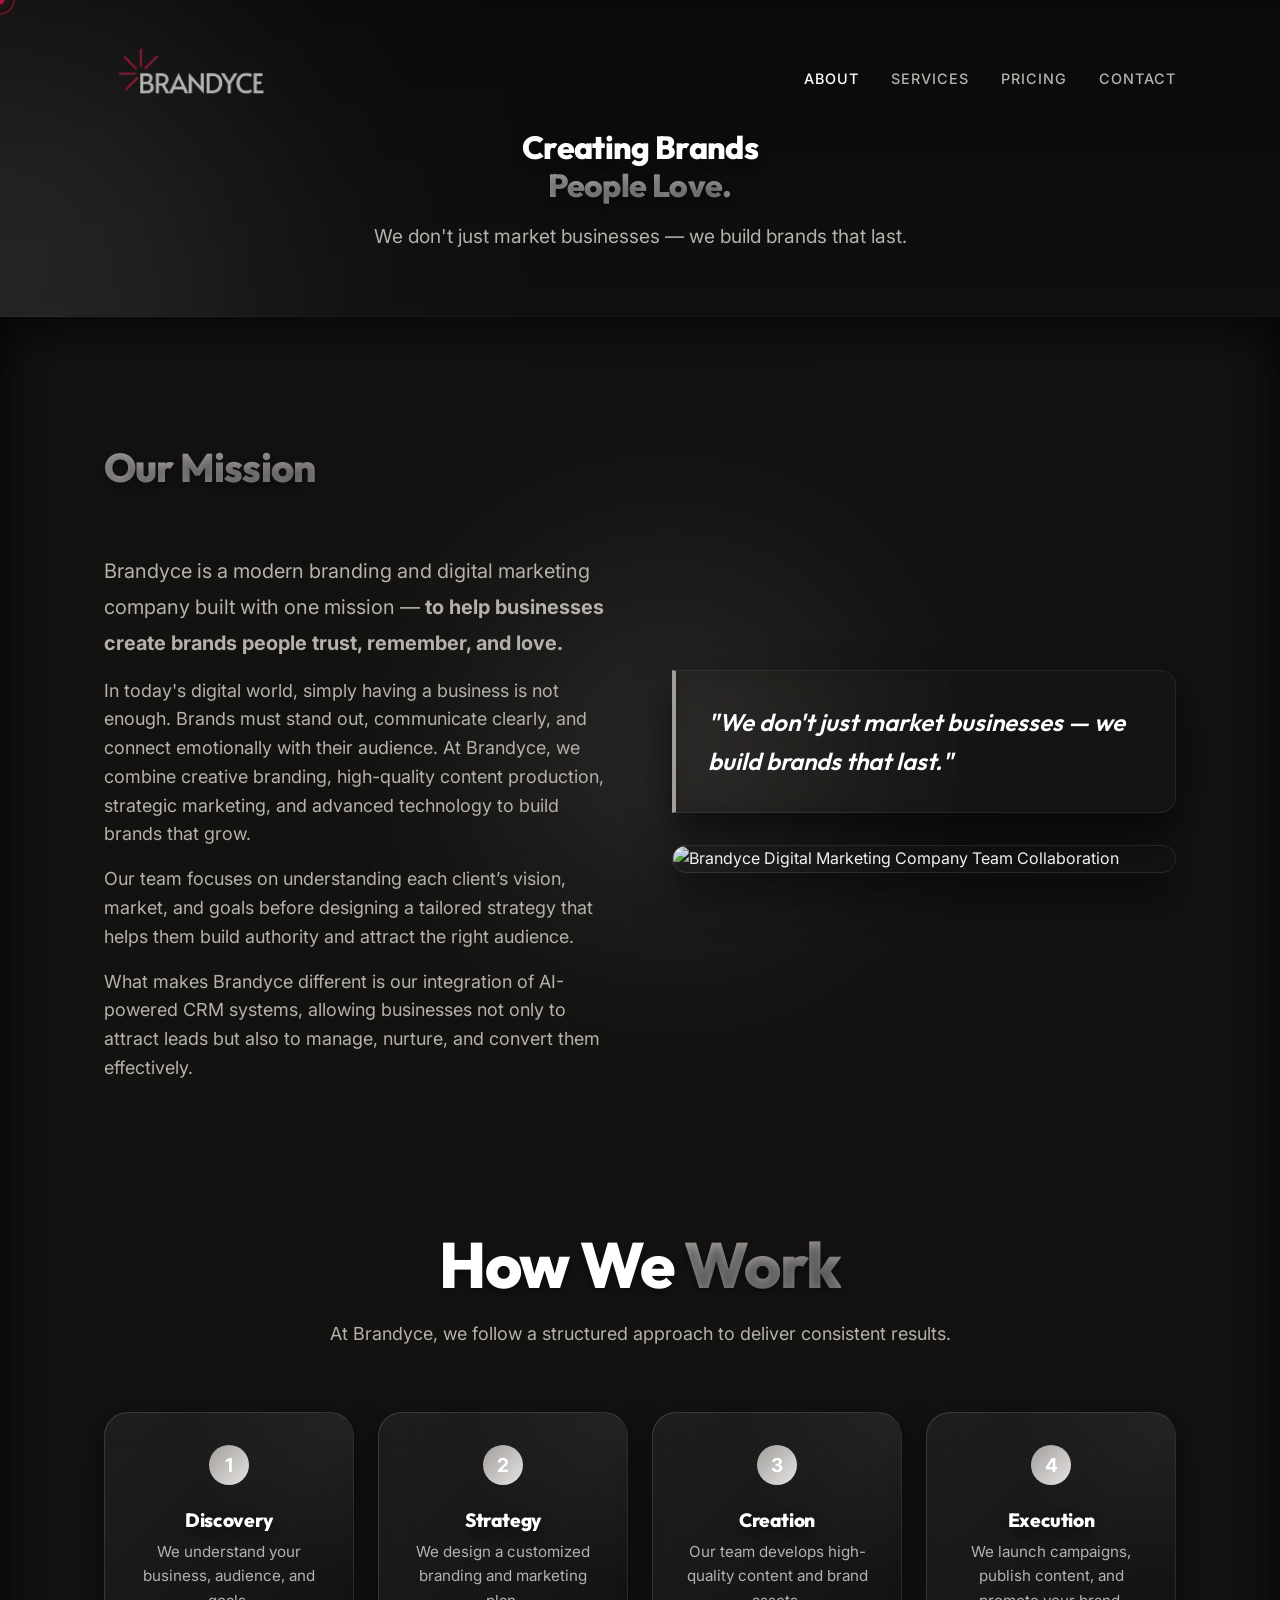
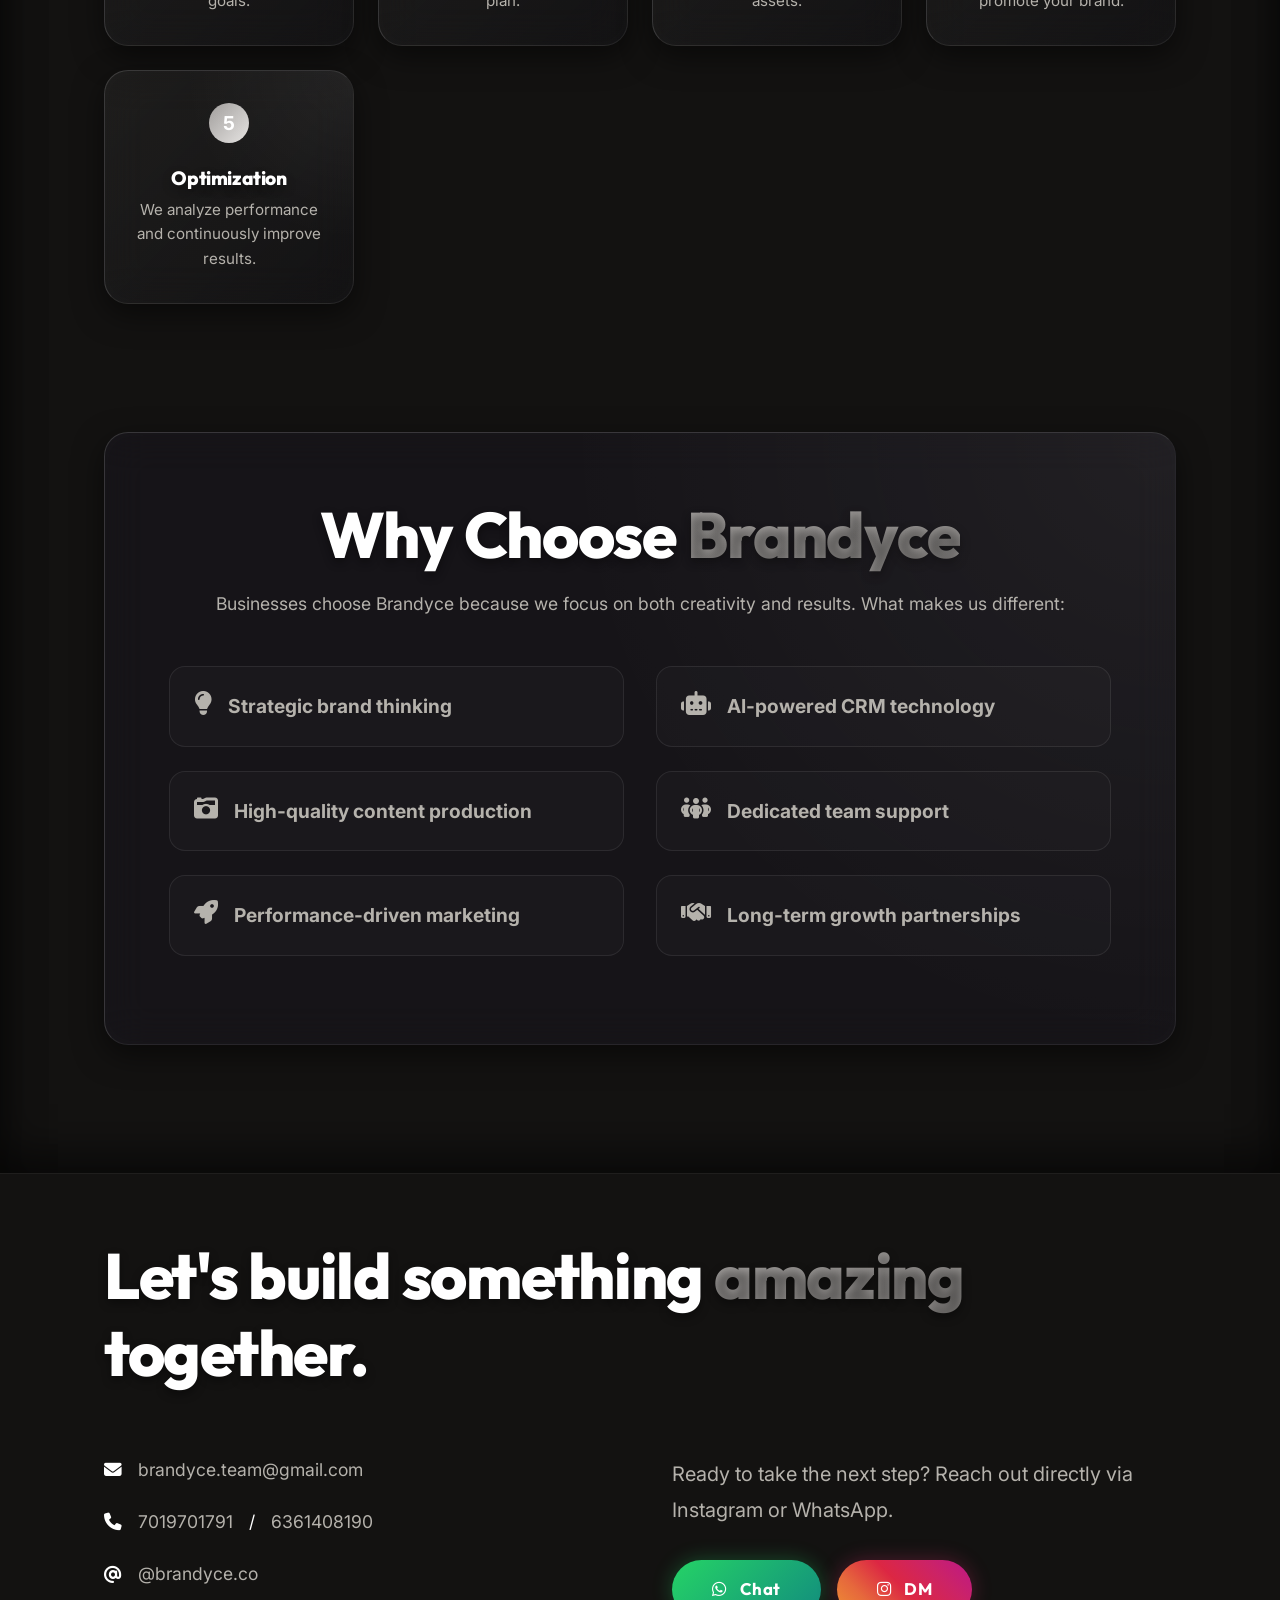
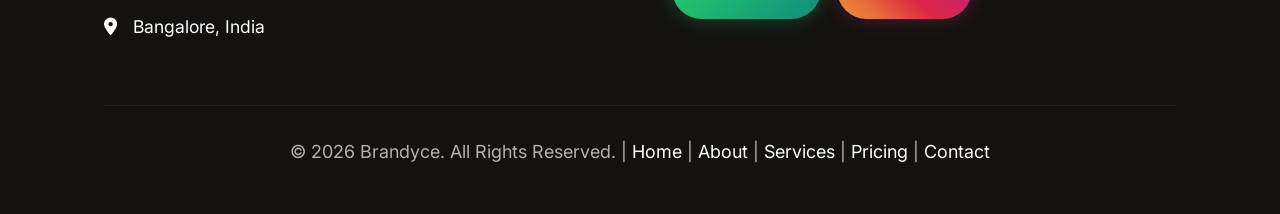
==== about.html @ 77d1b8cc "Initialize Brandyce website codebase with new branding" ====
<!DOCTYPE html>
<html lang="en">
<head>
    <meta charset="UTF-8">
    <meta name="viewport" content="width=device-width, initial-scale=1.0">
    <meta name="description" content="Discover Brandyce, the premier branding and digital growth company in Bangalore helping startups build powerful brand identities.">
    <title>About Us | Brandyce - The Architects of Your Digital Identity</title>
    
    <link rel="stylesheet" href="https://cdnjs.cloudflare.com/ajax/libs/font-awesome/6.4.0/css/all.min.css">
    <link rel="stylesheet" href="styles.css">
    
    <style>
        .page-header {
            padding: 8rem 0 4rem;
            text-align: center;
            background: linear-gradient(180deg, rgba(10,10,10,1) 0%, rgba(15,15,15,1) 100%);
            border-bottom: 1px solid rgba(255,255,255,0.05);
        }
    </style>
</head>
<body>
    
    <!-- Custom Cursor -->
    <div class="cursor-dot"></div>
    <div class="cursor-outline"></div>

    <!-- Decorative Background Elements -->
    <div class="bg-glow bg-glow-purple" style="top: 0; left: -20vw;"></div>

    <!-- Header Navigation -->
    <header>
        <div class="container nav-container">
            <a href="index.html" class="logo">
                <img src="logo.png" alt="Brandyce Logo" style="height: 110px; width: auto; border-radius: 4px;">
            </a>
            
            <button class="mobile-menu-btn" aria-label="Toggle menu">
                <i class="fa-solid fa-bars"></i>
            </button>
            
            <nav class="nav-links">
                <a href="about.html" style="color: var(--text-primary);">About</a>
                <a href="services.html">Services</a>
                <a href="pricing.html">Pricing</a>
                <a href="contact.html">Contact</a>
            </nav>
        </div>
    </header>

    <!-- Page Header -->
    <div class="page-header">
        <div class="container">
            <h1 class="fade-up visible">Creating Brands <br><span class="gradient-text">People Love.</span></h1>
            <p class="fade-up visible delay-100" style="max-width: 600px; margin: 0 auto; font-size: 1.2rem;">We don't just market businesses — we build brands that last.</p>
        </div>
    </div>

    <!-- Main Content -->
    <section>
        <div class="container">
            <div class="about-grid" style="margin-bottom: 8rem;">
                <div class="about-content fade-up delay-100">
                    <h2 class="gradient-text" style="text-align: left; font-size: 2.5rem; line-height: 1.1;">Our Mission</h2>
                    <p class="text-lg">Brandyce is a modern branding and digital marketing company built with one mission — <strong>to help businesses create brands people trust, remember, and love.</strong></p>
                    <p>In today's digital world, simply having a business is not enough. Brands must stand out, communicate clearly, and connect emotionally with their audience. At Brandyce, we combine creative branding, high-quality content production, strategic marketing, and advanced technology to build brands that grow.</p>
                    <p>Our team focuses on understanding each client’s vision, market, and goals before designing a tailored strategy that helps them build authority and attract the right audience.</p>
                    <p>What makes Brandyce different is our integration of AI-powered CRM systems, allowing businesses not only to attract leads but also to manage, nurture, and convert them effectively.</p>
                </div>
                
                <div class="about-image fade-up delay-200" style="position: relative;">
                    <div class="bg-glow bg-glow-purple" style="right: -50px; top: -50px; width: 250px; height: 250px; opacity: 0.3;"></div>
                    <div class="quote-box" style="margin-bottom: 2rem; position: relative; z-index: 3; background: var(--bg-card); backdrop-filter: blur(10px); border: 1px solid var(--glass-border); border-left: 4px solid var(--accent-primary); box-shadow: var(--shadow-card);">
                        "We don't just market businesses — we build brands that last."
                    </div>
                    <img src="https://images.unsplash.com/photo-1522071820081-009f0129c71c?q=80&w=1000&auto=format&fit=crop" alt="Brandyce Digital Marketing Company Team Collaboration" style="border-radius: var(--radius-lg); border: 1px solid rgba(255,255,255,0.1); width: 100%; box-shadow: var(--shadow-card); position: relative; z-index: 2;">
                </div>
            </div>

            <!-- Process Section -->
            <div style="margin-bottom: 8rem;">
                <h2 class="fade-up" style="margin-bottom: 1rem;">How We <span class="gradient-text">Work</span></h2>
                <p class="text-center fade-up delay-100" style="margin-bottom: 4rem;">At Brandyce, we follow a structured approach to deliver consistent results.</p>
                
                <div style="display: grid; grid-template-columns: repeat(auto-fit, minmax(200px, 1fr)); gap: 1.5rem;">
                    <div class="glass-card fade-up delay-100" style="padding: 2rem; text-align: center;">
                        <div style="width: 40px; height: 40px; border-radius: 50%; background: var(--accent-gradient); color: white; display: flex; align-items: center; justify-content: center; font-weight: bold; font-size: 1.2rem; margin: 0 auto 1.5rem;">1</div>
                        <h4 style="font-size: 1.2rem; margin-bottom: 0.5rem; color: var(--text-primary);">Discovery</h4>
                        <p style="font-size: 0.95rem; margin-bottom: 0;">We understand your business, audience, and goals.</p>
                    </div>
                    <div class="glass-card fade-up delay-200" style="padding: 2rem; text-align: center;">
                        <div style="width: 40px; height: 40px; border-radius: 50%; background: var(--accent-gradient); color: white; display: flex; align-items: center; justify-content: center; font-weight: bold; font-size: 1.2rem; margin: 0 auto 1.5rem;">2</div>
                        <h4 style="font-size: 1.2rem; margin-bottom: 0.5rem; color: var(--text-primary);">Strategy</h4>
                        <p style="font-size: 0.95rem; margin-bottom: 0;">We design a customized branding and marketing plan.</p>
                    </div>
                    <div class="glass-card fade-up delay-300" style="padding: 2rem; text-align: center;">
                        <div style="width: 40px; height: 40px; border-radius: 50%; background: var(--accent-gradient); color: white; display: flex; align-items: center; justify-content: center; font-weight: bold; font-size: 1.2rem; margin: 0 auto 1.5rem;">3</div>
                        <h4 style="font-size: 1.2rem; margin-bottom: 0.5rem; color: var(--text-primary);">Creation</h4>
                        <p style="font-size: 0.95rem; margin-bottom: 0;">Our team develops high-quality content and brand assets.</p>
                    </div>
                    <div class="glass-card fade-up delay-400" style="padding: 2rem; text-align: center;">
                        <div style="width: 40px; height: 40px; border-radius: 50%; background: var(--accent-gradient); color: white; display: flex; align-items: center; justify-content: center; font-weight: bold; font-size: 1.2rem; margin: 0 auto 1.5rem;">4</div>
                        <h4 style="font-size: 1.2rem; margin-bottom: 0.5rem; color: var(--text-primary);">Execution</h4>
                        <p style="font-size: 0.95rem; margin-bottom: 0;">We launch campaigns, publish content, and promote your brand.</p>
                    </div>
                    <div class="glass-card fade-up delay-500" style="padding: 2rem; text-align: center;">
                        <div style="width: 40px; height: 40px; border-radius: 50%; background: var(--accent-gradient); color: white; display: flex; align-items: center; justify-content: center; font-weight: bold; font-size: 1.2rem; margin: 0 auto 1.5rem;">5</div>
                        <h4 style="font-size: 1.2rem; margin-bottom: 0.5rem; color: var(--text-primary);">Optimization</h4>
                        <p style="font-size: 0.95rem; margin-bottom: 0;">We analyze performance and continuously improve results.</p>
                    </div>
                </div>
            </div>

            <!-- Why Choose Us -->
            <div class="glass-card fade-up" style="padding: 4rem; background: rgba(139, 92, 246, 0.03);">
                <h2 style="margin-bottom: 1rem;">Why Choose <span class="gradient-text">Brandyce</span></h2>
                <p class="text-center fade-up delay-100" style="margin-bottom: 3rem; font-size: 1.1rem;">Businesses choose Brandyce because we focus on both creativity and results. What makes us different:</p>
                <div style="display: grid; grid-template-columns: repeat(auto-fit, minmax(300px, 1fr)); gap: 2rem;">
                    <ul class="about-list" style="margin: 0;">
                        <li class="fade-up delay-100" style="background: rgba(255,255,255,0.02); padding: 1.5rem; border-radius: var(--radius-md); border: 1px solid var(--glass-border);">
                            <i class="fa-solid fa-lightbulb" style="font-size: 1.5rem; width: auto; height: auto;"></i>
                            <span style="font-size: 1.2rem;"><strong>Strategic brand thinking</strong></span>
                        </li>
                        <li class="fade-up delay-200" style="background: rgba(255,255,255,0.02); padding: 1.5rem; border-radius: var(--radius-md); border: 1px solid var(--glass-border);">
                            <i class="fa-solid fa-camera-retro" style="font-size: 1.5rem; width: auto; height: auto;"></i>
                            <span style="font-size: 1.2rem;"><strong>High-quality content production</strong></span>
                        </li>
                        <li class="fade-up delay-300" style="background: rgba(255,255,255,0.02); padding: 1.5rem; border-radius: var(--radius-md); border: 1px solid var(--glass-border);">
                            <i class="fa-solid fa-rocket" style="font-size: 1.5rem; width: auto; height: auto;"></i>
                            <span style="font-size: 1.2rem;"><strong>Performance-driven marketing</strong></span>
                        </li>
                    </ul>
                    <ul class="about-list" style="margin: 0;">
                        <li class="fade-up delay-400" style="background: rgba(255,255,255,0.02); padding: 1.5rem; border-radius: var(--radius-md); border: 1px solid var(--glass-border);">
                            <i class="fa-solid fa-robot" style="font-size: 1.5rem; width: auto; height: auto;"></i>
                            <span style="font-size: 1.2rem;"><strong>AI-powered CRM technology</strong></span>
                        </li>
                        <li class="fade-up delay-500" style="background: rgba(255,255,255,0.02); padding: 1.5rem; border-radius: var(--radius-md); border: 1px solid var(--glass-border);">
                            <i class="fa-solid fa-people-group" style="font-size: 1.5rem; width: auto; height: auto;"></i>
                            <span style="font-size: 1.2rem;"><strong>Dedicated team support</strong></span>
                        </li>
                        <li class="fade-up delay-600" style="background: rgba(255,255,255,0.02); padding: 1.5rem; border-radius: var(--radius-md); border: 1px solid var(--glass-border);">
                            <i class="fa-solid fa-handshake" style="font-size: 1.5rem; width: auto; height: auto;"></i>
                            <span style="font-size: 1.2rem;"><strong>Long-term growth partnerships</strong></span>
                        </li>
                    </ul>
                </div>
            </div>
            
        </div>
    </section>

    <!-- Footer -->
    <footer class="footer">
        <div class="container">
            <h2 class="fade-up" style="text-align: left;">Let's build something <span class="gradient-text">amazing</span> together.</h2>
            
            <div class="footer-grid">
                <div class="contact-info fade-up delay-100">
                    <div class="contact-item">
                        <i class="fa-solid fa-envelope"></i>
                        <a href="mailto:brandyce.team@gmail.com">brandyce.team@gmail.com</a>
                    </div>
                    <div class="contact-item">
                        <i class="fa-solid fa-phone"></i>
                        <a href="tel:+917019701791">7019701791</a> / <a href="tel:+916361408190">6361408190</a>
                    </div>
                    <div class="contact-item">
                        <i class="fa-solid fa-at"></i>
                        <a href="https://instagram.com/brandyce.co" target="_blank">@brandyce.co</a>
                    </div>
                    <div class="contact-item">
                        <i class="fa-solid fa-location-dot"></i>
                        <span>Bangalore, India</span>
                    </div>
                </div>
                
                <div class="footer-cta fade-up delay-200">
                    <p class="text-lg" style="margin-bottom: 2rem;">Ready to take the next step? Reach out directly via Instagram or WhatsApp.</p>
                    <div class="flex gap-sm">
                        <a href="https://wa.me/917019701791" target="_blank" rel="noopener noreferrer" class="btn btn-whatsapp">
                            <i class="fa-brands fa-whatsapp"></i> Chat
                        </a>
                        <a href="https://instagram.com/brandyce.co" target="_blank" rel="noopener noreferrer" class="btn btn-instagram">
                            <i class="fa-brands fa-instagram"></i> DM
                        </a>
                    </div>
                </div>
            </div>
            
            <div class="footer-bottom">
                <p>&copy; 2026 Brandyce. All Rights Reserved. | <a href="index.html">Home</a> | <a href="about.html">About</a> | <a href="services.html">Services</a> | <a href="pricing.html">Pricing</a> | <a href="contact.html">Contact</a></p>
            </div>
        </div>
    </footer>

    <!-- Main Script -->
    <script src="script.js"></script>
</body>
</html>
---- styles.css ----
/* ==========================================================================
   Brandyce - Video-first Branding & Digital Company
   ========================================================================== */

@import url('https://fonts.googleapis.com/css2?family=Outfit:wght@300;400;600;800&family=Inter:wght@400;500;700&display=swap');

/* ==========================================================================
   Variables
   ========================================================================== */
:root {
  /* Colors - Modern Dark Theme */
  --bg-dark: #1A1918; /* Rich charcoal matching the warm grey */
  --bg-darker: #131211;
  --bg-card: rgba(26, 25, 24, 0.4);
  --bg-card-hover: rgba(36, 35, 33, 0.6);
  --glass-border: rgba(255, 255, 255, 0.08);
  --glass-border-hover: rgba(255, 255, 255, 0.2);
  
  --text-primary: #ffffff;
  --text-secondary: #B5B2AC;
  
  /* Accents */
  --accent-primary: #A09D9B; /* Logo taupe/warm grey */
  --accent-secondary: #E6E4E2; /* Light warm grey/off-white */
  --accent-gradient: linear-gradient(135deg, var(--accent-primary) 0%, var(--accent-secondary) 100%);
  --accent-gradient-animated: linear-gradient(270deg, var(--accent-primary), var(--accent-secondary), #8A8785, var(--accent-primary));
  
  /* Social Colors */
  --whatsapp-color: #25D366;
  --instagram-color: #E1306C;
  --instagram-gradient: linear-gradient(45deg, #f09433 0%, #e6683c 25%, #dc2743 50%, #cc2366 75%, #bc1888 100%);

  /* Typography */
  --font-heading: 'Outfit', sans-serif;
  --font-body: 'Inter', sans-serif;
  
  /* Sizing & Spacing */
  --max-width: 1200px;
  --spacing-sm: 1rem;
  --spacing-md: 2rem;
  --spacing-lg: 4rem;
  --spacing-xl: 8rem;
  
  /* Border Radius */
  --radius-sm: 8px;
  --radius-md: 16px;
  --radius-lg: 24px;
  --radius-pill: 9999px;

  /* Shadows / Glows */
  --glow-primary: 0 0 30px rgba(160, 157, 155, 0.3);
  --glow-secondary: 0 0 30px rgba(230, 228, 226, 0.3);
  --shadow-card: 0 20px 40px rgba(0, 0, 0, 0.6);
  
  /* Transitions */
  --transition-fast: 0.2s ease;
  --transition-normal: 0.3s cubic-bezier(0.25, 0.8, 0.25, 1);
  --transition-slow: 0.6s cubic-bezier(0.22, 1, 0.36, 1);
  
  /* Cursor */
  --cursor-size: 8px;
  --cursor-outline-size: 30px;
}

/* ==========================================================================
   Reset & Base Styles
   ========================================================================== */
* {
  margin: 0;
  padding: 0;
  box-sizing: border-box;
}

html {
  scroll-behavior: smooth;
  font-size: 16px;
}

body {
  font-family: var(--font-body);
  background-color: var(--bg-dark);
  background-image: 
    linear-gradient(rgba(255, 255, 255, 0.02) 1px, transparent 1px),
    linear-gradient(90deg, rgba(255, 255, 255, 0.02) 1px, transparent 1px);
  background-size: 50px 50px;
  background-position: center center;
  color: var(--text-primary);
  line-height: 1.6;
  overflow-x: hidden;
  -webkit-font-smoothing: antialiased;
  -moz-osx-font-smoothing: grayscale;
  /* Hide default cursor on desktop where custom cursor is used */
  cursor: none;
}

/* Fallback for when elements might reset cursor */
a, button, input, textarea, select {
  cursor: none;
}

h1, h2, h3, h4, h5, h6 {
  font-family: var(--font-heading);
  font-weight: 800;
  line-height: 1.2;
  margin-bottom: var(--spacing-sm);
  color: var(--text-primary);
  letter-spacing: -0.02em;
  text-shadow: 0 4px 10px rgba(0, 0, 0, 0.4);
}

h2 {
  font-size: clamp(2.5rem, 5vw, 4rem);
  text-align: center;
  margin-bottom: var(--spacing-lg);
}

p {
  margin-bottom: var(--spacing-sm);
  color: var(--text-secondary);
  font-size: 1.125rem;
}

a {
  color: var(--text-primary);
  text-decoration: none;
  transition: color var(--transition-fast);
}

img {
  max-width: 100%;
  height: auto;
  display: block;
  border-radius: var(--radius-md);
}

ul {
  list-style: none;
}

/* ==========================================================================
   Typography Utilities
   ========================================================================== */
.gradient-text {
  background: var(--accent-gradient-animated);
  background-size: 400% 400%;
  -webkit-background-clip: text;
  -webkit-text-fill-color: transparent;
  background-clip: text;
  color: transparent;
  display: inline-block;
  animation: gradientFlow 8s ease infinite;
}

@keyframes gradientFlow {
    0% { background-position: 0% 50% }
    50% { background-position: 100% 50% }
    100% { background-position: 0% 50% }
}

@keyframes breathe {
  0%, 100% { transform: scale(1); opacity: 0.15; }
  50% { transform: scale(1.1); opacity: 0.25; }
}

.text-center { text-align: center; }
.font-bold { font-weight: 700; }
.text-lg { font-size: 1.25rem; line-height: 1.8; }

/* ==========================================================================
   Custom Cursor
   ========================================================================== */

.cursor-dot {
  width: var(--cursor-size);
  height: var(--cursor-size);
  background-color: #B51A3A;
  border-radius: 50%;
  position: fixed;
  top: 0;
  left: 0;
  transform: translate(-50%, -50%);
  pointer-events: none;
  z-index: 9999;
  transition: opacity 0.3s ease-in-out, transform 0.1s ease-out;
  box-shadow: 0 0 10px #B51A3A;
}

.cursor-outline {
  width: var(--cursor-outline-size);
  height: var(--cursor-outline-size);
  border: 2px solid rgba(181, 26, 58, 0.5);
  border-radius: 50%;
  position: fixed;
  top: 0;
  left: 0;
  transform: translate(-50%, -50%);
  pointer-events: none;
  z-index: 9998;
  transition: width 0.2s ease-out, height 0.2s ease-out, background-color 0.2s ease-out, border-color 0.2s ease-out;
}

.cursor-hover .cursor-dot {
  transform: translate(-50%, -50%) scale(0.5);
}

.cursor-hover .cursor-outline {
  width: 50px;
  height: 50px;
  background-color: rgba(181, 26, 58, 0.1);
  border-color: rgba(181, 26, 58, 0.8);
}

@media (max-width: 768px) {
  .cursor-dot, .cursor-outline {
    display: none;
  }
  body, a, button {
    cursor: auto;
  }
}

/* ==========================================================================
   Layout & Structure
   ========================================================================== */
.container {
  width: 100%;
  max-width: var(--max-width);
  margin: 0 auto;
  padding: 0 5%;
}

section {
  padding: var(--spacing-xl) 0;
  position: relative;
  z-index: 2;
}

section:nth-child(even) {
  background-color: var(--bg-darker);
  box-shadow: inset 0 20px 40px rgba(0,0,0,0.5), inset 0 -20px 40px rgba(0,0,0,0.5);
}

.flex { display: flex; }
.flex-col { flex-direction: column; }
.items-center { align-items: center; }
.justify-center { justify-content: center; }
.justify-between { justify-content: space-between; }
.gap-sm { gap: var(--spacing-sm); }
.gap-md { gap: var(--spacing-md); }
.gap-lg { gap: var(--spacing-lg); }

/* ==========================================================================
   Components
   ========================================================================== */

/* Buttons */
.btn {
  display: inline-flex;
  align-items: center;
  justify-content: center;
  gap: 0.75rem;
  padding: 1rem 2.5rem;
  border-radius: var(--radius-pill);
  font-family: var(--font-heading);
  font-weight: 700;
  font-size: 1.05rem;
  cursor: pointer;
  transition: all var(--transition-normal);
  border: none;
  outline: none;
  position: relative;
  overflow: hidden;
  z-index: 1;
  letter-spacing: 0.5px;
}

.btn::before {
  content: '';
  position: absolute;
  top: 0;
  left: 0;
  width: 100%;
  height: 100%;
  z-index: -1;
  transition: opacity var(--transition-normal);
  opacity: 0;
}

.btn:hover {
  transform: translateY(-4px) scale(1.02);
  box-shadow: var(--shadow-card);
}

.btn:active {
  transform: translateY(-1px) scale(0.98);
}

.btn-primary {
  background: var(--accent-gradient-animated);
  background-size: 300% 300%;
  color: white;
  box-shadow: var(--glow-primary);
  animation: gradientFlow 6s ease infinite;
}

.btn-primary:hover {
  box-shadow: 0 0 40px rgba(160, 157, 155, 0.6), 0 0 80px rgba(230, 228, 226, 0.3);
}

.btn-outline {
  background: rgba(255,255,255,0.03);
  backdrop-filter: blur(5px);
  -webkit-backdrop-filter: blur(5px);
  border: 1px solid var(--glass-border);
  color: var(--text-primary);
}

.btn-outline:hover {
  border-color: var(--accent-secondary);
  background: rgba(230, 228, 226, 0.1);
  box-shadow: 0 0 20px rgba(230, 228, 226, 0.2);
}

.btn-whatsapp {
  background: linear-gradient(135deg, #25D366, #128C7E);
  color: #fff;
  box-shadow: 0 0 20px rgba(37, 211, 102, 0.3);
}

.btn-whatsapp:hover {
  box-shadow: 0 0 30px rgba(37, 211, 102, 0.6);
}

.btn-instagram {
  background: var(--instagram-gradient);
  color: #fff;
  box-shadow: 0 0 20px rgba(225, 48, 108, 0.3);
}

.btn-instagram:hover {
  box-shadow: 0 0 30px rgba(225, 48, 108, 0.6);
}

.icon {
  width: 1.25rem;
  height: 1.25rem;
  fill: currentColor;
}

/* Glass Cards */
.glass-card {
  background: linear-gradient(135deg, rgba(255,255,255,0.05) 0%, rgba(20, 20, 25, 0.4) 100%);
  backdrop-filter: blur(20px);
  -webkit-backdrop-filter: blur(20px);
  border: 1px solid var(--glass-border);
  border-top: 1px solid rgba(255, 255, 255, 0.15);
  border-left: 1px solid rgba(255, 255, 255, 0.15);
  border-radius: var(--radius-lg);
  padding: var(--spacing-lg);
  transition: background var(--transition-normal), border-color var(--transition-normal), box-shadow var(--transition-normal); /* Removed transform from transition */
  position: relative;
  overflow: hidden;
  box-shadow: inset 0 0 20px rgba(255, 255, 255, 0.02), 0 10px 30px rgba(0,0,0,0.5);
  transform-style: preserve-3d;
  will-change: transform;
}

.glass-card::before {
    content: '';
    position: absolute;
    top: 0; left: 0; right: 0; bottom: 0;
    background: radial-gradient(circle at top right, rgba(255,255,255,0.05), transparent 50%);
    pointer-events: none;
}

.glass-card:hover {
  background: var(--bg-card-hover);
  border-color: var(--glass-border-hover);
  /* Hover transforms removed to let JS handle 3D tilt seamlessly, but keep shadow glow */
  box-shadow: 0 20px 40px rgba(160, 157, 155, 0.15);
}

/* Background Effects */
.bg-glow {
  position: absolute;
  border-radius: 50%;
  filter: blur(120px);
  z-index: 0;
  pointer-events: none;
  opacity: 0.15;
  mix-blend-mode: screen;
  animation: breathe 8s infinite alternate ease-in-out;
}

.bg-glow-purple {
  background: var(--accent-primary);
  width: 40vw;
  height: 40vw;
  top: -10vw;
  left: -10vw;
}

.bg-glow-cyan {
  background: var(--accent-secondary);
  width: 30vw;
  height: 30vw;
  bottom: -5vw;
  right: -5vw;
}

/* ==========================================================================
   Header / Nav
   ========================================================================== */
header {
  position: fixed;
  top: 0;
  left: 0;
  width: 100%;
  z-index: 100;
  padding: 1.5rem 0;
  transition: background-color var(--transition-fast), padding var(--transition-fast);
}

header.scrolled {
  background-color: rgba(5, 5, 5, 0.85);
  backdrop-filter: blur(10px);
  -webkit-backdrop-filter: blur(10px);
  padding: 1rem 0;
  border-bottom: 1px solid rgba(255, 255, 255, 0.05);
}

.nav-container {
  display: flex;
  justify-content: space-between;
  align-items: center;
}

.logo {
  font-family: var(--font-heading);
  font-size: 1.75rem;
  font-weight: 800;
  letter-spacing: -0.5px;
  color: var(--text-primary);
  display: flex;
  align-items: center;
  gap: 0.5rem;
}

.nav-links {
  display: flex;
  gap: 2rem;
}

.nav-links a {
  font-size: 0.9rem;
  font-weight: 500;
  text-transform: uppercase;
  letter-spacing: 1px;
  color: var(--text-secondary);
  position: relative;
}

.nav-links a::after {
  content: '';
  position: absolute;
  width: 0;
  height: 2px;
  bottom: -4px;
  left: 0;
  background: var(--accent-gradient);
  transition: width var(--transition-normal);
}

.nav-links a:hover {
  color: var(--text-primary);
}

.nav-links a:hover::after {
  width: 100%;
}

.mobile-menu-btn {
  display: none;
  background: none;
  border: none;
  color: var(--text-primary);
  font-size: 1.5rem;
  cursor: pointer;
}

/* ==========================================================================
   Hero Section
   ========================================================================== */
.hero {
  min-height: 100vh;
  display: flex;
  align-items: center;
  justify-content: center;
  text-align: center;
  padding-top: 5rem;
  position: relative;
  overflow: hidden;
}

.hero-content {
  position: relative;
  z-index: 10;
  max-width: 800px;
}

.hero h1 {
  font-size: clamp(3rem, 8vw, 5.5rem);
  margin-bottom: 1.5rem;
  line-height: 1.1;
}

.hero p {
  font-size: clamp(1.1rem, 2vw, 1.3rem);
  max-width: 600px;
  margin: 0 auto 2.5rem;
}

.hero-btns {
  display: flex;
  gap: 1.5rem;
  justify-content: center;
  flex-wrap: wrap;
}

/* ==========================================================================
   About Section
   ========================================================================== */
.about-grid {
  display: grid;
  grid-template-columns: 1fr 1fr;
  gap: 4rem;
  align-items: center;
}

.about-content h3 {
  font-size: 2rem;
  margin-bottom: 1.5rem;
}

.about-list {
  margin: 2rem 0;
}

.about-list li {
  display: flex;
  align-items: flex-start;
  gap: 1rem;
  margin-bottom: 1.5rem;
  font-size: 1.1rem;
  color: var(--text-secondary);
}

.about-list li svg {
  color: var(--accent-secondary);
  flex-shrink: 0;
  width: 1.5rem;
  height: 1.5rem;
  margin-top: 0.2rem;
}

.quote-box {
  background: linear-gradient(135deg, rgba(160,157,155,0.1) 0%, rgba(230,228,226,0.1) 100%);
  border-left: 4px solid var(--accent-primary);
  padding: 2rem;
  border-radius: 0 var(--radius-md) var(--radius-md) 0;
  font-family: var(--font-heading);
  font-size: 1.5rem;
  font-style: italic;
  font-weight: 600;
  color: var(--text-primary);
}

/* ==========================================================================
   Pricing Section
   ========================================================================== */
.pricing-grid {
  display: grid;
  grid-template-columns: repeat(3, 1fr);
  gap: 2rem;
}

.pricing-card {
  display: flex;
  flex-direction: column;
  height: 100%;
}

.pricing-card.featured {
  transform: scale(1.05);
  border-color: var(--accent-primary);
  box-shadow: var(--glow-primary);
  z-index: 2;
}

.pricing-card.featured:hover {
  transform: scale(1.05) translateY(-5px);
}

.pricing-header {
  text-align: center;
  margin-bottom: 2rem;
  padding-bottom: 1.5rem;
  border-bottom: 1px solid rgba(255, 255, 255, 0.1);
}

.plan-name {
  font-size: 1.25rem;
  font-weight: 700;
  text-transform: uppercase;
  letter-spacing: 2px;
  color: var(--text-secondary);
  margin-bottom: 0.5rem;
}

.featured .plan-name {
  color: var(--accent-secondary);
}

.plan-price {
  font-size: 2.5rem;
  font-weight: 800;
  color: var(--text-primary);
}

.plan-price span {
  font-size: 1rem;
  font-weight: 400;
  color: var(--text-secondary);
}

.pricing-features {
  flex-grow: 1;
  margin-bottom: 2rem;
}

.pricing-features li {
  display: flex;
  align-items: center;
  gap: 0.75rem;
  margin-bottom: 1rem;
  color: var(--text-secondary);
}

.pricing-features li svg {
  color: var(--accent-secondary);
  width: 1rem;
  height: 1rem;
  flex-shrink: 0;
}

.pricing-action {
  margin-top: auto;
  text-align: center;
}

.pricing-action .btn {
  width: 100%;
}

/* ==========================================================================
   Contact / Footer
   ========================================================================== */
.footer {
  background-color: var(--bg-darker);
  border-top: 1px solid rgba(255, 255, 255, 0.05);
  padding: 4rem 0 2rem;
  position: relative;
}

.footer-grid {
  display: grid;
  grid-template-columns: 1fr 1fr;
  gap: 4rem;
  margin-bottom: 4rem;
}

.contact-info {
  display: flex;
  flex-direction: column;
  gap: 1.5rem;
}

.contact-item {
  display: flex;
  align-items: center;
  gap: 1rem;
  font-size: 1.1rem;
}

.contact-item svg {
  color: var(--accent-secondary);
  width: 1.5rem;
  height: 1.5rem;
  flex-shrink: 0;
}

.contact-item a {
  color: var(--text-secondary);
}

.contact-item a:hover {
  color: var(--accent-secondary);
}

.footer-socials {
  display: flex;
  gap: 1rem;
  margin-top: 1rem;
}

.social-link {
  display: flex;
  align-items: center;
  justify-content: center;
  width: 3rem;
  height: 3rem;
  border-radius: 50%;
  background: rgba(255, 255, 255, 0.05);
  color: var(--text-primary);
  transition: all var(--transition-fast);
}

.social-link:hover {
  background: var(--accent-gradient);
  transform: translateY(-3px);
}

.footer-bottom {
  text-align: center;
  padding-top: 2rem;
  border-top: 1px solid rgba(255, 255, 255, 0.05);
  color: rgba(160, 160, 160, 0.5);
  font-size: 0.9rem;
}

.footer-motto {
  font-family: var(--font-heading);
  font-size: 2rem;
  font-weight: 700;
  margin-bottom: 1rem;
  background: var(--accent-gradient);
  -webkit-background-clip: text;
  -webkit-text-fill-color: transparent;
  background-clip: text;
  color: transparent;
}

/* ==========================================================================
   Animations
   ========================================================================== */
.fade-up {
  opacity: 0;
  transform: translateY(30px);
  transition: opacity 0.8s ease, transform 0.8s ease;
}

.fade-up.visible {
  opacity: 1;
  transform: translateY(0);
}

.delay-100 { transition-delay: 100ms; }
.delay-200 { transition-delay: 200ms; }
.delay-300 { transition-delay: 300ms; }

/* ==========================================================================
   Responsive
   ========================================================================== */
@media (max-width: 992px) {
  .pricing-grid {
    grid-template-columns: repeat(2, 1fr);
  }
  
  .pricing-card.featured {
    transform: none;
    order: -1;
    grid-column: span 2;
  }
  
  .pricing-card.featured:hover {
    transform: translateY(-5px);
  }
}

@media (max-width: 768px) {
  .about-grid {
    grid-template-columns: 1fr;
  }
  
  .quote-box {
    border-left: none;
    border-top: 4px solid var(--accent-primary);
    border-radius: 0 0 var(--radius-md) var(--radius-md);
  }
  
  .pricing-grid {
    grid-template-columns: 1fr;
  }
  
  .pricing-card.featured {
    grid-column: auto;
  }
  
  .footer-grid {
    grid-template-columns: 1fr;
    gap: 3rem;
  }
  
  .nav-links {
    display: none;
    position: absolute;
    top: 100%;
    left: 0;
    width: 100%;
    background: var(--bg-darker);
    flex-direction: column;
    padding: 2rem;
    text-align: center;
    border-bottom: 1px solid rgba(255, 255, 255, 0.05);
  }
  
  .nav-links.active {
    display: flex;
  }
  
  .mobile-menu-btn {
    display: block;
  }
}
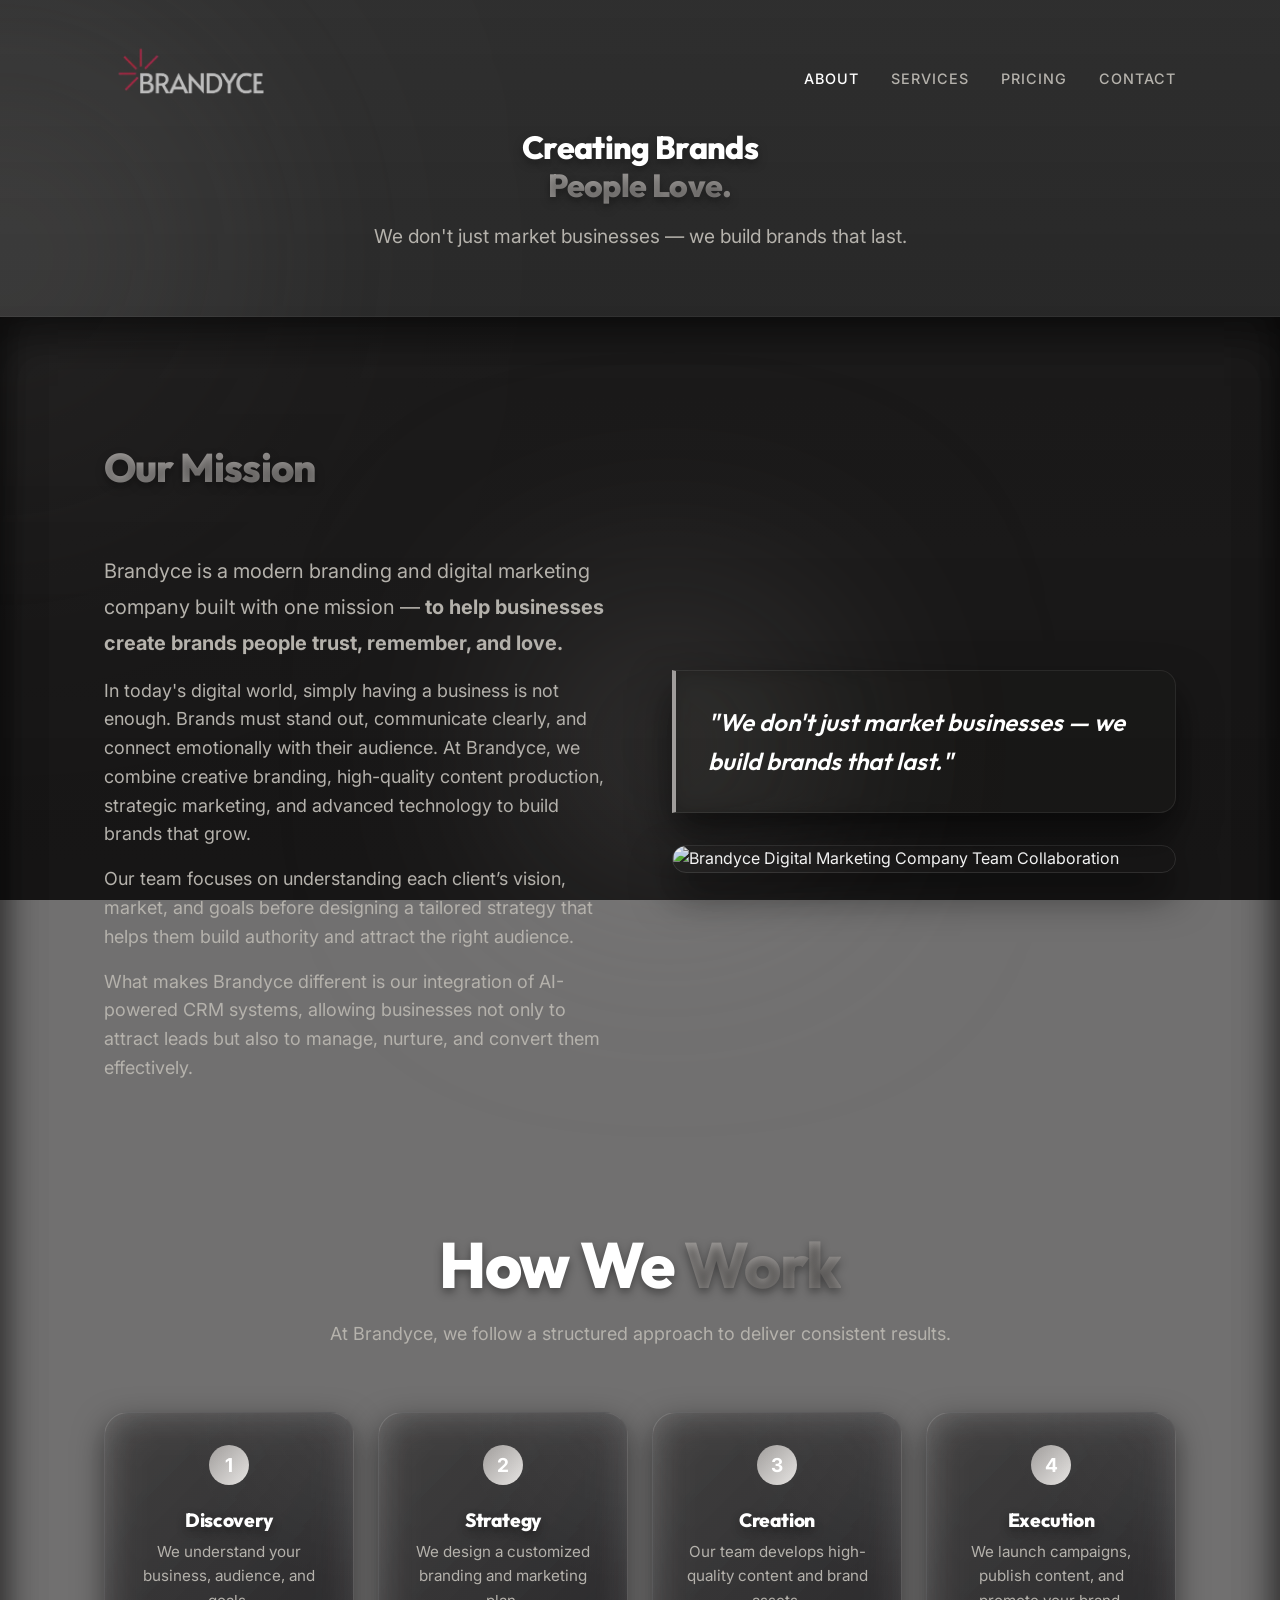
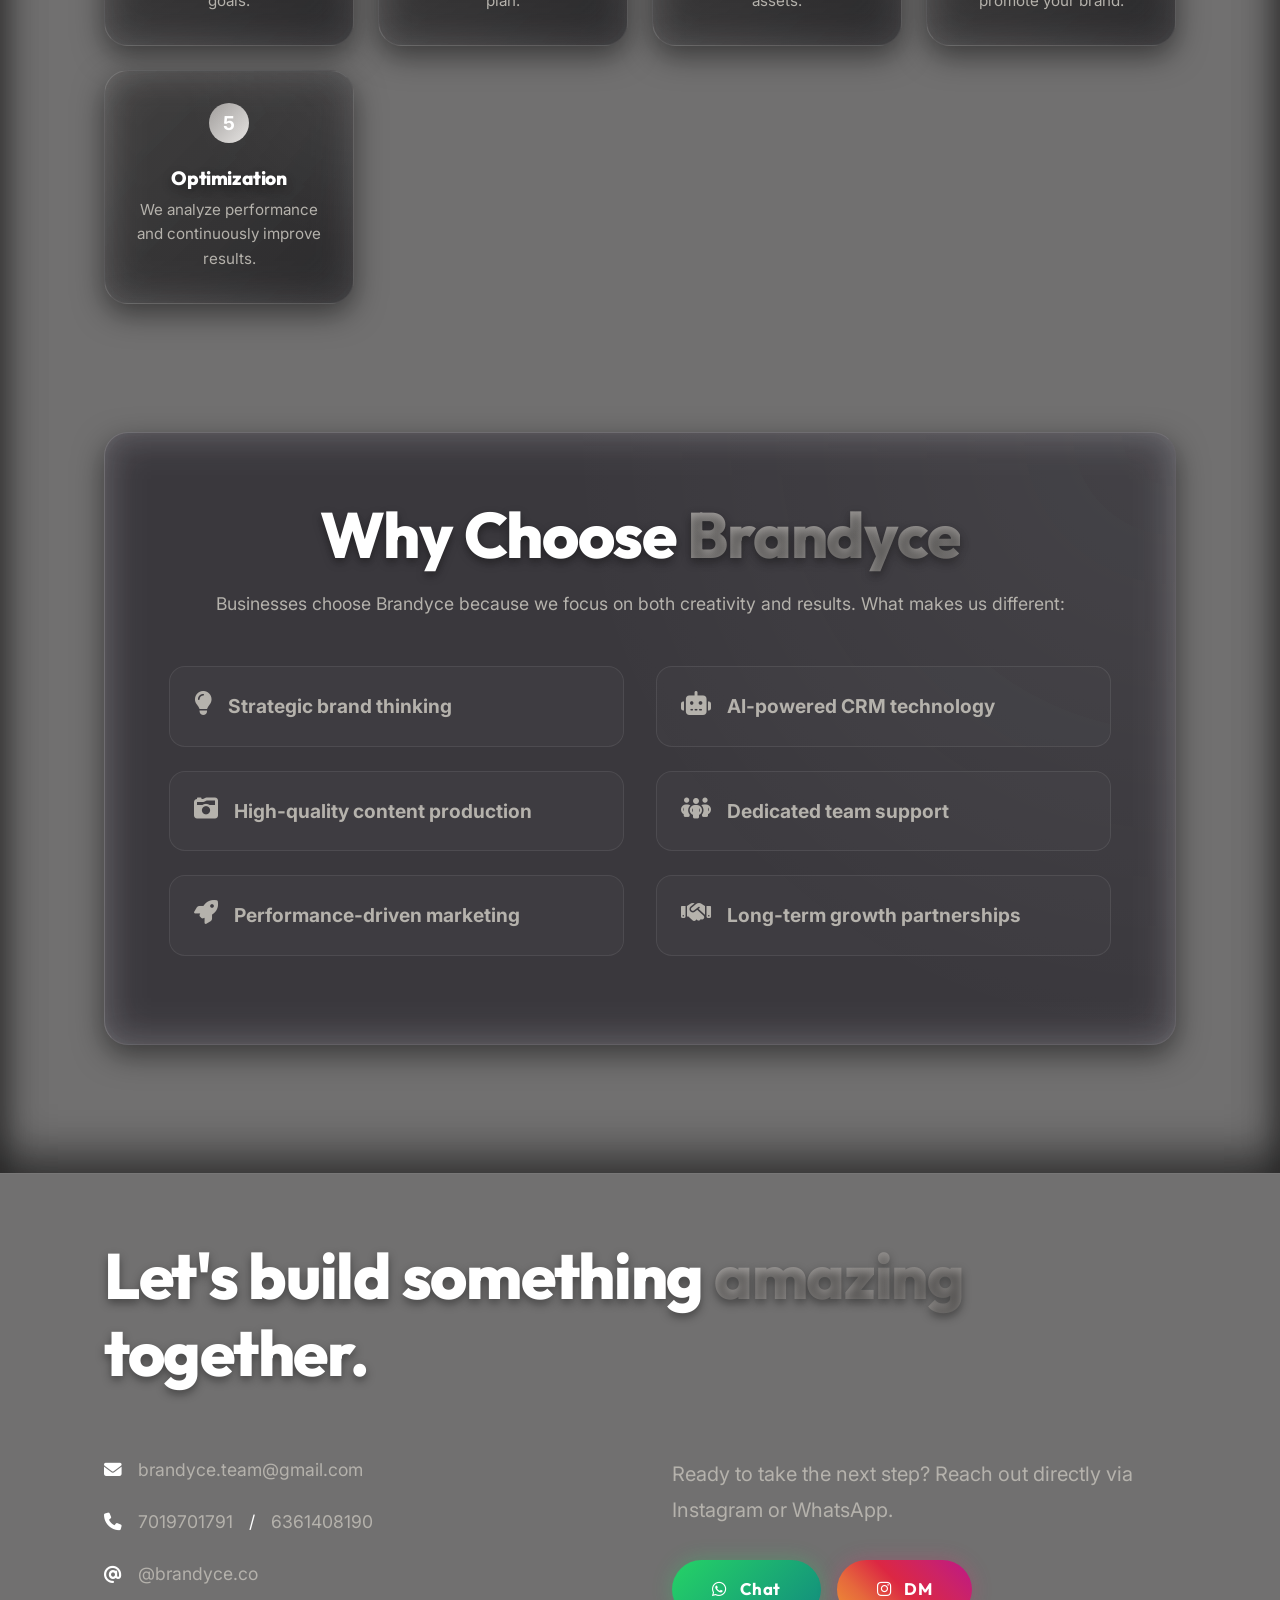
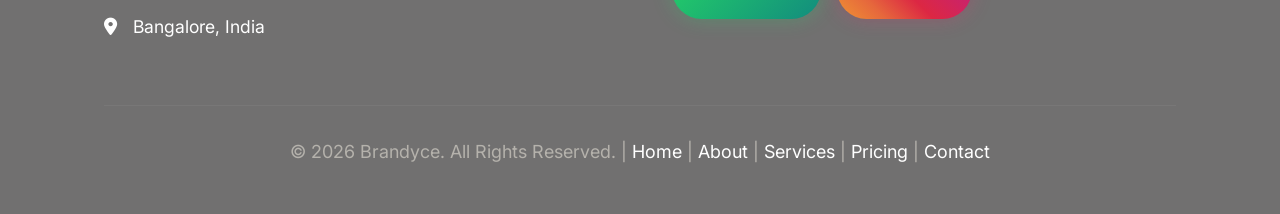
==== commit 440c3c7f: "Refine UI, update backgrounds, and add CRM service" ====
--- a/about.html
+++ b/about.html
@@ -13,16 +13,13 @@
         .page-header {
             padding: 8rem 0 4rem;
             text-align: center;
-            background: linear-gradient(180deg, rgba(10,10,10,1) 0%, rgba(15,15,15,1) 100%);
             border-bottom: 1px solid rgba(255,255,255,0.05);
         }
     </style>
 </head>
-<body>
+<body style="background-image: linear-gradient(to bottom, rgba(10,10,10,0.85), rgba(15,15,15,0.95)), url('https://images.unsplash.com/photo-1519389950473-47ba0277781c?q=80&w=2070&auto=format&fit=crop'); background-size: cover; background-position: center; background-attachment: fixed;">
     
-    <!-- Custom Cursor -->
-    <div class="cursor-dot"></div>
-    <div class="cursor-outline"></div>
+    <!-- Note: Custom cursor removed as per user request -->
 
     <!-- Decorative Background Elements -->
     <div class="bg-glow bg-glow-purple" style="top: 0; left: -20vw;"></div>
--- a/styles.css
+++ b/styles.css
@@ -9,8 +9,8 @@
    ========================================================================== */
 :root {
   /* Colors - Modern Dark Theme */
-  --bg-dark: #1A1918; /* Rich charcoal matching the warm grey */
-  --bg-darker: #131211;
+  --bg-dark: transparent; /* Changed to transparent so body background images show */
+  --bg-darker: rgba(19, 18, 17, 0.6); /* Semi-transparent alternative to #131211 */
   --bg-card: rgba(26, 25, 24, 0.4);
   --bg-card-hover: rgba(36, 35, 33, 0.6);
   --glass-border: rgba(255, 255, 255, 0.08);
@@ -79,23 +79,16 @@
 body {
   font-family: var(--font-body);
   background-color: var(--bg-dark);
-  background-image: 
-    linear-gradient(rgba(255, 255, 255, 0.02) 1px, transparent 1px),
-    linear-gradient(90deg, rgba(255, 255, 255, 0.02) 1px, transparent 1px);
-  background-size: 50px 50px;
-  background-position: center center;
   color: var(--text-primary);
   line-height: 1.6;
   overflow-x: hidden;
   -webkit-font-smoothing: antialiased;
   -moz-osx-font-smoothing: grayscale;
-  /* Hide default cursor on desktop where custom cursor is used */
-  cursor: none;
 }
 
 /* Fallback for when elements might reset cursor */
 a, button, input, textarea, select {
-  cursor: none;
+  cursor: pointer;
 }
 
 h1, h2, h3, h4, h5, h6 {
@@ -170,45 +163,7 @@
    Custom Cursor
    ========================================================================== */
 
-.cursor-dot {
-  width: var(--cursor-size);
-  height: var(--cursor-size);
-  background-color: #B51A3A;
-  border-radius: 50%;
-  position: fixed;
-  top: 0;
-  left: 0;
-  transform: translate(-50%, -50%);
-  pointer-events: none;
-  z-index: 9999;
-  transition: opacity 0.3s ease-in-out, transform 0.1s ease-out;
-  box-shadow: 0 0 10px #B51A3A;
-}
-
-.cursor-outline {
-  width: var(--cursor-outline-size);
-  height: var(--cursor-outline-size);
-  border: 2px solid rgba(181, 26, 58, 0.5);
-  border-radius: 50%;
-  position: fixed;
-  top: 0;
-  left: 0;
-  transform: translate(-50%, -50%);
-  pointer-events: none;
-  z-index: 9998;
-  transition: width 0.2s ease-out, height 0.2s ease-out, background-color 0.2s ease-out, border-color 0.2s ease-out;
-}
-
-.cursor-hover .cursor-dot {
-  transform: translate(-50%, -50%) scale(0.5);
-}
-
-.cursor-hover .cursor-outline {
-  width: 50px;
-  height: 50px;
-  background-color: rgba(181, 26, 58, 0.1);
-  border-color: rgba(181, 26, 58, 0.8);
-}
+/* Custom cursor styling has been removed to use native browser cursors. */
 
 @media (max-width: 768px) {
   .cursor-dot, .cursor-outline {
@@ -380,6 +335,77 @@
   box-shadow: 0 20px 40px rgba(160, 157, 155, 0.15);
 }
 
+/* Services Carousel - Scroll Snap */
+.services-carousel-wrapper {
+  position: relative;
+  display: flex;
+  align-items: center;
+}
+
+.services-carousel {
+  display: flex;
+  gap: 2rem;
+  overflow-x: auto;
+  scroll-snap-type: x mandatory;
+  padding: 1rem 0;
+  scrollbar-width: none; /* Firefox */
+  -ms-overflow-style: none; /* IE and Edge */
+  flex: 1;
+  scroll-behavior: smooth;
+  align-items: stretch; /* Forces equal height for all card buttons */
+}
+
+.services-carousel::-webkit-scrollbar {
+  display: none;
+}
+
+.service-card {
+  width: 350px;
+  flex-shrink: 0;
+  display: flex;
+  flex-direction: column;
+  text-align: left;
+  padding: 2.5rem;
+  scroll-snap-align: start;
+}
+
+.carousel-arrow {
+  background: var(--bg-card);
+  border: 1px solid var(--glass-border);
+  color: var(--text-primary);
+  width: 44px;
+  height: 44px;
+  border-radius: 50%;
+  display: flex;
+  align-items: center;
+  justify-content: center;
+  cursor: pointer;
+  z-index: 10;
+  flex-shrink: 0;
+  transition: all var(--transition-fast);
+}
+
+.carousel-arrow:hover {
+  background: var(--accent-gradient);
+  transform: scale(1.1);
+  border-color: transparent;
+  color: #fff;
+}
+
+.prev-arrow {
+  margin-right: -22px;
+}
+
+.next-arrow {
+  margin-left: -22px;
+}
+
+@media (max-width: 768px) {
+  .carousel-arrow {
+    display: none;
+  }
+}
+
 /* Background Effects */
 .bg-glow {
   position: absolute;
